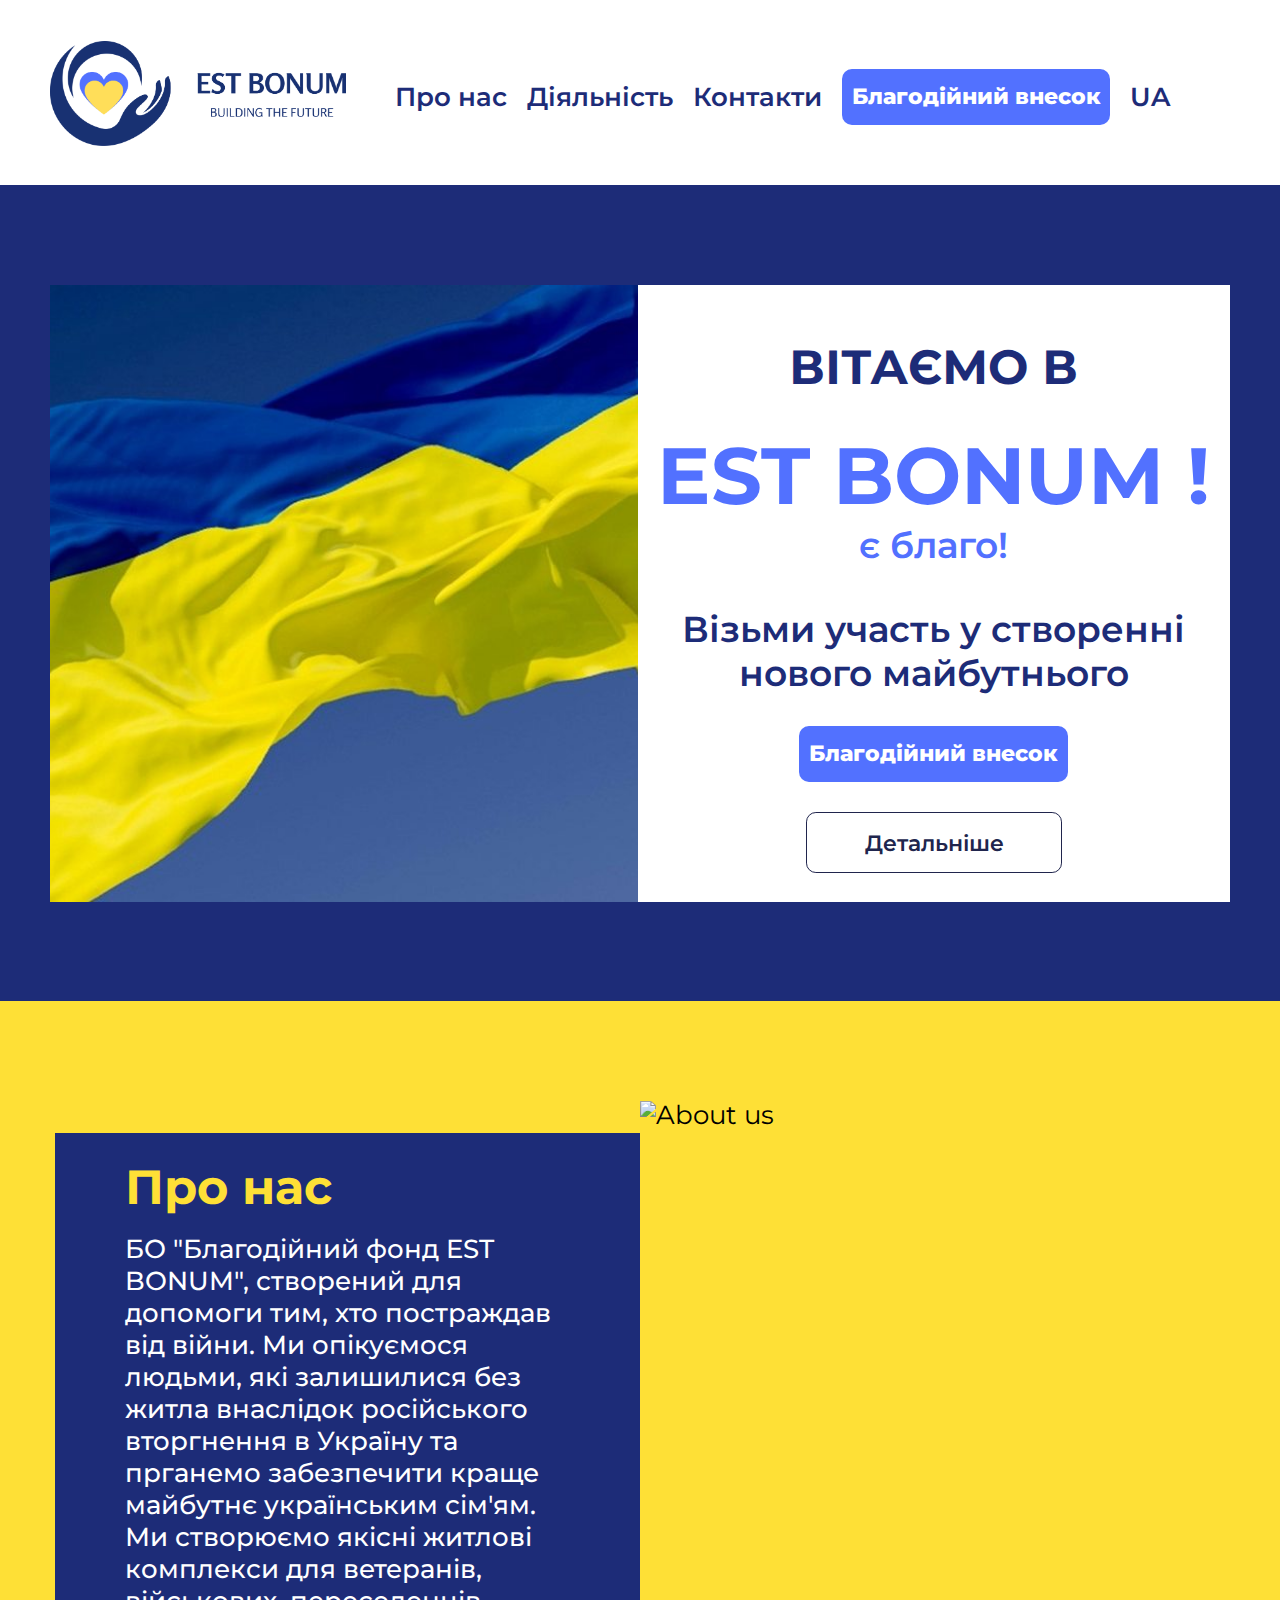
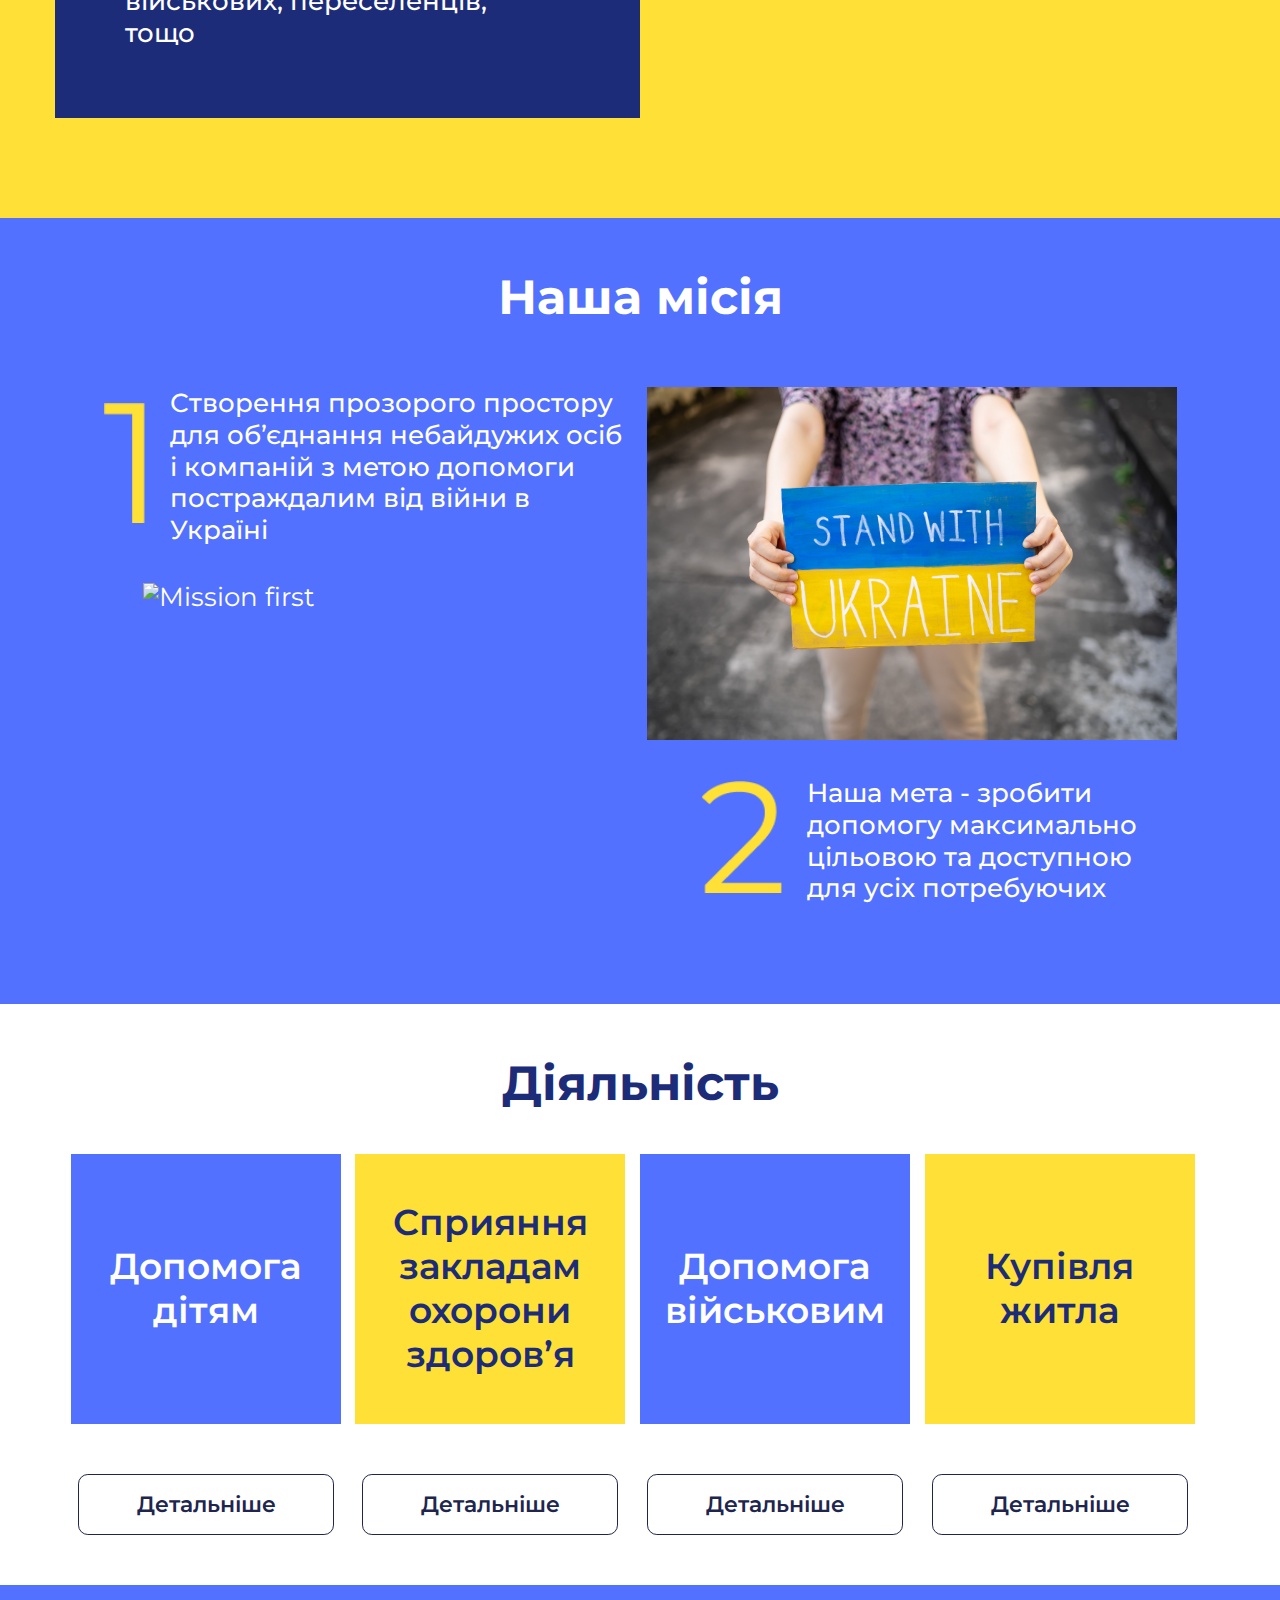
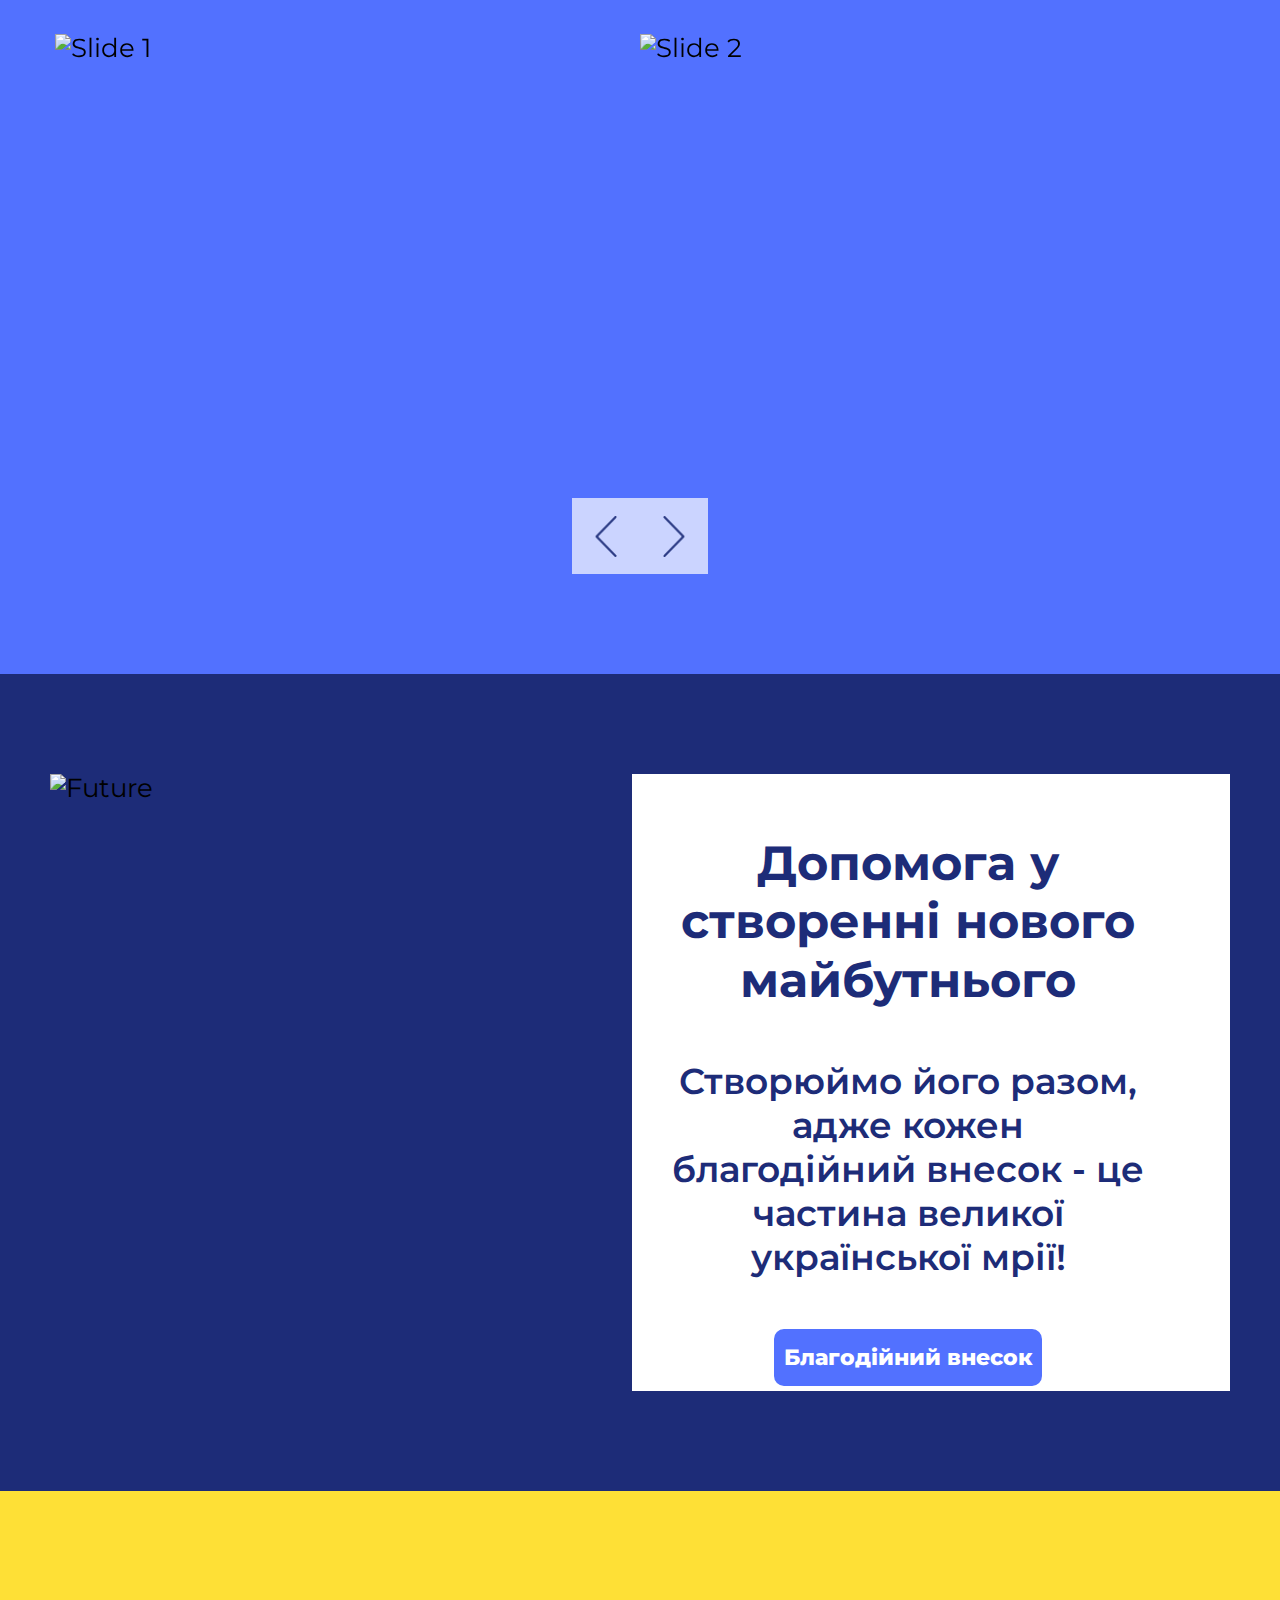
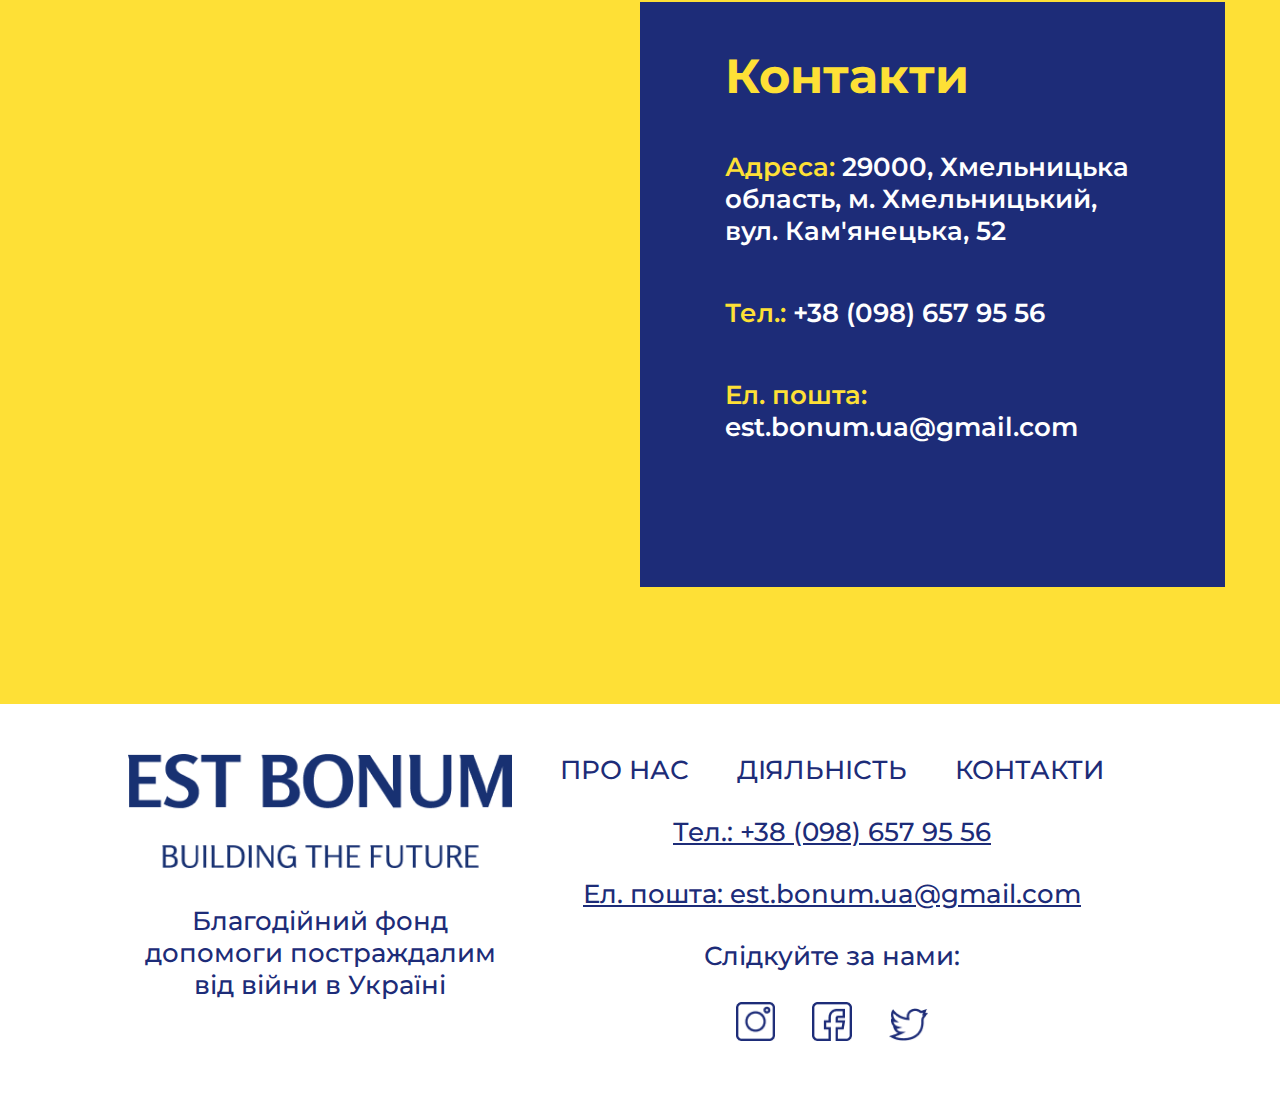
==== index.html @ d294cfe3 "donate" ====
<!DOCTYPE html>
<html lang="en">
  <head>
    <meta charset="UTF-8" />
    <meta http-equiv="X-UA-Compatible" content="IE=edge" />
    <link rel="shortcut icon" href="./img/logo/favicon.png" />
    <meta name="viewport" content="width=device-width, initial-scale=1.0" />
    <title>Est Bonum</title>
    <style>
      html {
        font-size: 26px;
      }
      @media (max-width: 1250px) {
        html {
          font-size: 20px;
        }
      }

      @media (max-width: 962px) {
        html {
          font-size: 15px;
        }
      }

      @media (max-width: 725px) {
        html {
          font-size: 12px;
        }
      }
      @media (max-width: 320px) {
        html {
          font-size: 10px;
        }
      }
    </style>
    <link
      rel="stylesheet"
      href="https://unpkg.com/swiper@8/swiper-bundle.min.css"
    />
    <link rel="stylesheet" href="/css/normalize.css" />

    <link rel="preconnect" href="https://fonts.googleapis.com" />
    <link rel="preconnect" href="https://fonts.gstatic.com" crossorigin />
    <link
      href="https://fonts.googleapis.com/css2?family=Montserrat:wght@500;600;700&display=swap"
      rel="stylesheet"
    />
    <link rel="stylesheet" href="/css/style.css" />
  </head>

  <body>
    <section class="menu-mobile-main hidden-menu__mobile">
      <a class="menu-link" href="#menu-mobile">
        <span></span>
      </a>
      <div class="menu-mobile font-m">
        <ul>
          <li><a href="#about_us">Про нас</a></li>
          <li><a href="#activity">Діяльність</a></li>
          <li><a href="#contacts">Контакти</a></li>
        </ul>
      </div>
    </section>
    <header>
      <div class="logo">
        <img src="./img/logo/logo.png" alt="logo" />
      </div>

      <menu class="menu">
        <div class="menu__item hidden-menu">
          <a href="#about_us">Про нас</a>
        </div>
        <div class="menu__item hidden-menu">
          <a href="#activity">Діяльність</a>
        </div>
        <div class="menu__item hidden-menu">
          <a href="#contacts">Контакти</a>
        </div>
        <div class="menu__item">
          <button class="button-primary donate-btn">Благодійний внесок</button>
        </div>
        <div class="menu__item menu__lang">
          <div class="change-lang">UA</div>

          <div class="language">
            <div class="lang__item lang-active">UA</div>
            <div class="lang__item"><a href="./en.html">EN</a></div>
          </div>
        </div>

        <div class="menu__item__empty"></div>
      </menu>
    </header>
    <main>
      <section class="main">
        <div class="main__img">
          <img src="./img/main.jpeg" alt="main" class="img" />
        </div>
        <div class="main__info">
          <div class="font-l">ВІТАЄМО В</div>
          <div class="main__title color-primery">EST BONUM !</div>
          <div class="font-m color-primery">є благо!</div>
          <div class="main__descr font-m">
            Візьми участь у створенні нового майбутнього
          </div>
          <div class="buttons">
            <button class="main-btn button-primary donate-btn">
              Благодійний внесок
            </button>

            <a href="#activity">
              <button class="button-secondary">Детальніше</button></a
            >
          </div>
        </div>
      </section>

      <section id="about_us" class="about-us">
        <div class="about-us__info">
          <div class="about-us__title font-l">Про нас</div>
          <div class="about-us__descr font-s">
            БО "Благодійний фонд EST BONUM", створений для допомоги тим, хто
            постраждав від війни. Ми опікуємося людьми, які залишилися без житла
            внаслідок російського вторгнення в Україну та прганемо забезпечити
            краще майбутнє українським сім'ям. Ми створюємо якісні житлові
            комплекси для ветеранів, військових, переселенців, тощо
          </div>
        </div>
        <div class="about-us__img">
          <img src="./img/about-us.jpeg" alt="About us" class="img" />
        </div>
      </section>

      <section class="our-mission">
        <div class="our-mission__title font-l">Наша місія</div>
        <div class="our-mission-container">
          <div class="our-mission__first">
            <div class="our-mission__info our-mission__info__first">
              <div class="num-img">
                <img src="./img/first.png" alt="First number" />
              </div>
              <div class="our-mission__text font-s text__first">
                Створення прозорого простору для об’єднання небайдужих осіб і
                компаній з метою допомоги постраждалим від війни в Україні
              </div>
            </div>
            <div class="our-mission__img our-mission__img__first">
              <img src="./img/mission-first.jpeg" alt="Mission first" />
            </div>
          </div>
          <div class="our-mission__second">
            <div class="our-mission__img">
              <img src="./img/mission-second.jpeg" alt="Mission second" />
            </div>
            <div class="our-mission__info our-mission__info__second">
              <div class="num-img">
                <img src="./img/second.png" alt="Second number" />
              </div>
              <div class="our-mission__text font-s text__second">
                Наша мета - зробити допомогу максимально цільовою та доступною
                для усіх потребуючих
              </div>
            </div>
          </div>
        </div>
      </section>

      <section id="activity" class="activity">
        <div class="activity__header font-l">Діяльність</div>
        <div class="activity-container">
          <div class="activity-item">
            <div class="activity-box font-m bg-blue">Допомога дітям</div>
            <button class="button-secondary read-more" data-number="1">
              Детальніше
            </button>
          </div>
          <div class="activity-item">
            <div class="activity-box font-m bg-yellow">
              Сприяння закладам охорони здоров’я
            </div>
            <button class="button-secondary read-more" data-number="2">
              Детальніше
            </button>
          </div>
          <div class="activity-item">
            <div class="activity-box font-m bg-blue">Допомога військовим</div>
            <button class="button-secondary read-more" data-number="3">
              Детальніше
            </button>
          </div>
          <div class="activity-item">
            <div class="activity-box font-m bg-yellow">Купівля житла</div>
            <button class="button-secondary read-more" data-number="4">
              Детальніше
            </button>
          </div>
        </div>
      </section>

      <section id="details">
        <div class="details tab-item__1">
          <div class="details__container">
            <div class="details__info">
              За підтримки Mercy Corp допомагаємо дітям, що постраждали
              внаслідок російсько-української війни. Надаємо кошти на різні
              потреби, передаємо одяг, дитяче харчування, памперси, тощо у міста
              Харків, Чернігів, Хмельницький та інші.
            </div>
            <button class="button-primary donate-btn">
              Благодійний внесок
            </button>
          </div>
          <div class="details__img">
            <img
              src="./img/childcare.jpeg"
              alt="Details childcare"
              class="img"
            />
          </div>
        </div>
        <div class="details tab-item__2">
          <div class="details__container">
            <div class="details__info">
              завдяки тісній співпраці надаємо медичне обладнання закладам, які
              допомагають біженцям, переселенцям, пораненим.
            </div>
            <button class="button-primary donate-btn">
              Благодійний внесок
            </button>
          </div>
          <div class="details__img">
            <img src="./img/med.jpeg" alt="Details medicine" class="img" />
          </div>
        </div>
        <div class="details tab-item__3">
          <div class="details__container">
            <div class="details__info">
              Aктивно залучаємо кошти на цільову допомогу українським
              військовим.
            </div>
            <button class="button-primary donate-btn">
              Благодійний внесок
            </button>
          </div>
          <div class="details__img">
            <img src="./img/military.jpeg" alt="Details army" class="img" />
          </div>
        </div>
        <div class="details tab-item__4">
          <div class="details__container">
            <div class="details__info">
              У ході відбудови проводимо пошук та збір коштів для фінансування
              будівництва чи купівлі готового житла особам, які залишись без
              дому внаслідок війни.
            </div>
            <button class="button-primary donate-btn">
              Благодійний внесок
            </button>
          </div>
          <div class="details__img">
            <img src="./img/house.jpeg" alt="Details housing" class="img" />
          </div>
        </div>
      </section>
      <section class="slider">
        <div class="swiper">
          <div class="swiper-wrapper">
            <div class="swiper-slide">
              <img src="./img/slider-1.jpeg" alt="Slide 1" class="img" />
            </div>
            <div class="swiper-slide">
              <img src="./img/slider-2.jpeg" alt="Slide 2" class="img" />
            </div>
          </div>
          <div class="swiper-prev-button swiper-arrow">
            <img src="./img/left-arrow.png" alt="Left arrow" />
          </div>
          <div class="swiper-next-button swiper-arrow">
            <img src="./img/right-arrow.png" alt="Right arrow" />
          </div>
        </div>
      </section>

      <section class="your-future">
        <div class="your-future__img">
          <img src="./img/future.jpeg" alt="Future" class="img" />
        </div>
        <div class="your-future__info">
          <div class="your-future__title font-l">
            Допомога у створенні нового майбутнього
          </div>
          <div class="your-future__descr font-m">
            Створюймо його разом, адже кожен благодійний внесок - це частина
            великої української мрії!
          </div>

          <button class="button-primary donate-btn">Благодійний внесок</button>
        </div>
      </section>

      <section id="contacts" class="contacts">
        <div class="contacts__map">
          <iframe
            src="https://www.google.com/maps/embed?pb=!1m14!1m8!1m3!1d10380.590375168871!2d26.978307!3d49.4250236!3m2!1i1024!2i768!4f13.1!3m3!1m2!1s0x0%3A0xbd07a23f3da082da!2sKam&#39;yanets%CA%B9ka%2052!5e0!3m2!1sru!2sua!4v1651146421475!5m2!1sru!2sua"
            width="100%"
            height="100%"
            style="border: 0"
            allowfullscreen=""
            loading="lazy"
            referrerpolicy="no-referrer-when-downgrade"
          ></iframe>
        </div>
        <div class="contacts__info">
          <div class="contacts__title font-l color-yellow">Контакти</div>
          <div class="contact__item">
            <span class="color-yellow">Адреса:</span> 29000, Хмельницька
            область, м. Хмельницький, вул. Кам'янецька, 52
          </div>
          <div class="contact__item">
            <span class="color-yellow">Тел.:</span>
            <a href="tel:+38(098)6579556">+38 (098) 657 95 56</a>
          </div>
          <div class="contact__item">
            <span class="color-yellow">Ел. пошта:</span>
            <a href="mailto:est.bonum.ua@gmail.com">est.bonum.ua@gmail.com</a>
          </div>
        </div>
      </section>
    </main>
    <footer class="footer">
      <div class="footer-descr">
        <div class="footer-log">
          <img src="./img/logo/footer-logo.png" alt="Footer logo" class="img" />
        </div>
        <div class="footer-text font-s">
          Благодійний фонд допомоги постраждалим від війни в Україні
        </div>
      </div>
      <div class="footer-contacts">
        <div class="footer-menu font-s">
          <div><a href="#about_us">ПРО НАС</a></div>
          <div><a href="#activity">ДІЯЛЬНІСТЬ</a></div>
          <div><a href="#contacts">КОНТАКТИ</a></div>
        </div>
        <div class="footer__item footer-link font-s">
          Тел.: <a href="tel:+38(098)6579556">+38 (098) 657 95 56</a>
        </div>
        <div class="footer__item footer-link font-s">
          Ел. пошта:
          <a href="mailto:est.bonum.ua@gmail.com">est.bonum.ua@gmail.com</a>
        </div>
        <div class="footer__item footer-text font-s">Слідкуйте за нами:</div>
        <div class="footer-socials">
          <a href="https://www.instagram.com/estbonumua/" target="_blank"
            ><img src="./img/socials/instagram.png" alt="Instagram"
          /></a>
          <a
            href="https://www.facebook.com/EST-BONUM-101201862592298"
            target="_blank"
            ><img src="./img/socials/facebook.png" alt="Facebook"
          /></a>

          <a href="https://twitter.com/EstBonum" target="_blank">
            <img src="./img/socials/twitter.png" alt="Twitter"
          /></a>
        </div>
      </div>
    </footer>
    <div class="overlay">
      <div class="popup">
        <div class="popup-close">
          <div class="popup-close__first"></div>
          <div class="popup-close__second"></div>
        </div>
        <div class="popup-title">Зробити внесок</div>
        <div class="popup-descr">візьміть участь у створенні майбутнього</div>
        <div class="popup-buttons">
          <button class="main-btn button-primary">Зробити внесок</button>
          <div id="donate-button-container">
            <form
              action="https://www.paypal.com/donate"
              method="post"
              target="_top"
            >
              <input
                type="hidden"
                name="hosted_button_id"
                value="NZF7QSBQ93ND4"
              />
              <button id="donate-button" type="submit" class="button-secondary">
                PayPal
              </button>
            </form>
          </div>
        </div>

        <div class="popup-details font-m">Реквізити:</div>
        <div class="popup-requisite">
          БО “БФ “ЕСТ БОНУМ”, код ЄДРПОУ 44693493 <br />
          Банк: АТ КБ “Приват Банк”, Хмельницька філія <br />
          МФО: 305299
        </div>
        <div class="popup-requisite">
          Рахунок гривня <br />
          IBAN: UA223154050000026002052342965
        </div>
        <div class="popup-requisite">
          Рахунок долар США <br />
          IBAN: UA533154050000026005052355785
        </div>
        <div class="popup-requisite">
          Рахунок Євро <br />
          IBAN: UA913154050000026009052341676
        </div>
      </div>
    </div>
    <script src="https://unpkg.com/swiper@8/swiper-bundle.min.js"></script>
    <script src="./js/script.js"></script>
  </body>
</html>
---- css/style.css ----
html,
body {
  padding: 0;
  margin: 0;
  color: var(--black);
  background-color: var(--white);
  font-family: "Montserrat", sans-serif;
  scroll-behavior: smooth;
}

* {
  box-sizing: border-box;
}

:root {
  --navy: #0b1736;
  --white: #ffffff;
  --blue-dark: #1d2c78;
  --gray: #c4c4c4;
  --gray-dark: #686b87;
  --primary: #5271ff;
  --yellow: #fee036;
}

a,
a:hover,
a:focus,
a:active {
  text-decoration: none;
  color: inherit;
}

.font-l {
  font-weight: 700;
  font-size: 1.84rem;
  line-height: 2.26rem;
}

.font-m {
  font-weight: 600;
  font-size: 1.38rem;
  line-height: 1.69rem;
}

.font-s {
  font-weight: 500;
  font-size: 1rem;
  line-height: 1.23rem;
}

.button-primary {
  color: var(--white);
  background-color: var(--primary);
  padding: 0.57rem 0.38rem;
  font-weight: 800;
  font-size: 0.84rem;
  line-height: 1.03rem;
  border-radius: 0.38rem;
  transition: all 0.2s;
  border: none;
  cursor: pointer;
}

.button-primary:hover {
  box-shadow: -5px 5px 2px 1px var(--blue-dark);
  transition: all 0.2s;
}

.button-primary:focus {
  color: var(--yellow);
}

.button-primary:disabled {
  color: var(--white);
  background-color: rgba(82, 113, 255, 0.3);
}

.button-secondary {
  padding: 0.57rem 2.19rem 0.53rem 2.23rem;
  font-weight: 600;
  font-size: 0.84rem;
  line-height: 1.03rem;
  color: #20254d;
  border: 1px solid #20254d;
  border-radius: 0.38rem;
  background-color: var(--white);
  transition: all 0.2s;
  cursor: pointer;
  height: 2.35rem;
}

.button-secondary:hover {
  border: 0.11rem solid #20254d;
  transition: all 0.2s;
}

.button-secondary:focus {
  color: var(--white);
  background-color: #20254d;
}

.button-secondary:disabled {
  color: #bcbeca;
  border: 1px solid #bcbeca;
  background-color: var(--white);
}

.button-en {
  padding: 0.57rem 3.53rem;
}

.menu-mobile-main .menu-link {
  display: block;
  height: 5rem;
  width: 5rem;
  background-color: #fff;
  border-radius: 50%;
  z-index: 4;
  position: fixed;
  top: 1.3rem;
  right: 1.3rem;
}
.menu-mobile-main .menu-link span,
.menu-mobile-main .menu-link span:before,
.menu-mobile-main .menu-link span:after {
  display: block;
  height: 2px;
  width: 18px;
  position: absolute;
  right: 50%;
  margin-right: -9px;
  top: 50%;
  margin-top: -1px;
  background-color: #333;
}
.menu-mobile-main .menu-link span:before {
  content: "";
  margin-top: -6px;
  transition: all 0.2s;
}
.menu-mobile-main .menu-link span:after {
  content: "";
  margin-top: 4px;
  transition: all 0.2s;
}
.menu-mobile-main .menu-link_active span {
  background-color: transparent;
}
.menu-mobile-main .menu-link_active span:before {
  transform: rotate(135deg);
  margin-top: 0;
}
.menu-mobile-main .menu-link_active span:after {
  transform: rotate(-135deg);
  margin-top: 0;
}

.menu-mobile-main .menu-mobile {
  z-index: 3;
  opacity: 0.95;
  background: linear-gradient(blue, var(--yellow));
  position: fixed;
  width: 100vw;
  height: 100vh;
  display: flex;
  justify-content: center;
  align-items: center;
  transition: all 0.5s;
  right: -100vw;
}
.menu-mobile-main .menu-mobile_active {
  right: 0;
}
.menu-mobile-main .menu-mobile ul {
  list-style: none;
  padding: 0;
  text-align: center;
}
.menu-mobile-main .menu-mobile ul li {
  width: 100vw;
}
.menu-mobile-main .menu-mobile ul a {
  color: var(--white);
  line-height: 4;
  transition: all 0.2s;
  display: block;
  width: 100%;
}
.menu-mobile-main .menu-mobile ul a:hover {
  text-decoration: none;
  background-color: rgba(82, 113, 255, 0.3);
}

header {
  width: 100%;
  display: flex;
  justify-content: space-between;
  padding: 1.26rem 1.92rem 0.92rem 1.92rem;
  align-items: center;
  background-color: var(--white);
  z-index: 2;
}

.logo {
  width: 30%;
}

.logo img {
  width: 100%;
}

.logo-mobile {
  width: 20%;
}

.menu {
  display: flex;
  align-items: center;
  justify-content: flex-end;
}

.menu__item {
  margin: 0.38rem;
  cursor: pointer;
  font-weight: 600;
  font-size: 1rem;
  line-height: 1.23rem;
  white-space: nowrap;
  color: var(--blue-dark);
}

.main,
.your-future {
  padding: 3.84rem 1.92rem;
  background-color: var(--blue-dark);
  display: flex;
  width: 100%;
  align-items: center;
  justify-content: center;
}

.main__info {
  color: var(--blue-dark);
  text-align: center;
  background-color: var(--white);
  padding: 2.07rem 0.76rem 2.11rem 0.76rem;
  height: 23.73rem;
  width: 25.76rem;
}

.main__info-en {
  padding: 2.07rem 0.9rem 2.11rem 0.9rem;
}

.main__title {
  font-weight: 700;
  font-size: 3.07rem;
  line-height: 3.73rem;
  margin-top: 1.15rem;
  white-space: nowrap;
}

.main__descr {
  margin-bottom: 1.15rem;
  margin-top: 0.61rem;
}

.main__descr {
  margin-top: 1.53rem;
}

.main__img,
.your-future__img {
  height: 23.73rem;
  width: 25.76rem;
}

.img {
  width: 100%;
  object-fit: cover;
  height: 100%;
}

.main-btn {
  display: block;
  margin: auto;
  margin-bottom: 1.15rem;
}

.menu__lang {
  position: relative;
}

.language {
  position: absolute;
  padding: 0.46rem 0.15rem;
  font-weight: 600;
  font-size: 1rem;
  line-height: 1.23rem;
  color: rgba(255, 255, 255, 0.6);
  background-color: var(--primary);
  border-radius: 0.38rem;
  display: none;
  top: -0.34rem;
  left: -0.11rem;
}

.lang__item:hover {
  color: var(--white);
  transition: all 0.2s;
}

.lang-active {
  cursor: pointer;
}

.color-primery {
  color: var(--primary);
}

.about-us {
  background-color: var(--yellow);
  display: flex;
  align-items: center;
  justify-content: center;
  padding: 3.84rem 1.92rem;
}

.about-us__info {
  background-color: var(--blue-dark);
  width: 22.5rem;
  height: 22.5rem;
  padding: 0.96rem 3.26rem 2.65rem 2.69rem;
  margin-top: 1.23rem;
}

.about-us__title {
  color: var(--yellow);
  margin-bottom: 0.61rem;
}

.about-us__descr {
  color: var(--white);
}

.about-us__img {
  width: 22.5rem;
  height: 22.5rem;
  margin-bottom: 1.23rem;
}

.bg-blue {
  background: var(--primary);
  color: var(--white);
}

.bg-yellow {
  background: var(--yellow);
  color: var(--blue-dark);
}

.our-mission {
  padding-top: 1.92rem;
  padding-bottom: 3.84rem;
  background-color: var(--primary);
  color: var(--white);
}

.our-mission__title {
  text-align: center;
  margin-bottom: 2.3rem;
}

.our-mission-container {
  display: flex;
  justify-content: center;
  align-items: flex-start;
  margin: auto;
  width: 65%;
}

.our-mission__info {
  display: flex;
  justify-content: center;
  align-items: center;
}

.our-mission__info__first {
  margin-bottom: 1.42rem;
  padding-right: 0.76rem;
}

.text__first {
  width: 17.57rem;
}

.text__second {
  width: 14.15rem;
}

.our-mission__info__second {
  margin-top: 1.15rem;
  padding-left: 2.03rem;
}

.num-img {
  margin-right: 0.96rem;
}

.our-mission__info__second img {
  width: 3.15rem;
}

.our-mission__info__first img {
  width: 1.6rem;
}

.our-mission__img {
  width: 20.38rem;
}

.our-mission__img img {
  width: 100%;
}

.our-mission__img__first {
  position: relative;
  right: -1.53rem;
}

.activity {
  padding-top: 1.92rem;
  padding-bottom: 1.92rem;
}

.activity-container {
  display: flex;
  justify-content: center;
  align-items: center;
  flex-wrap: wrap;
}

.activity-item {
  text-align: center;
  margin-right: 0.57rem;
  display: flex;
  justify-content: center;
  flex-direction: column;
  align-items: center;
}

.activity-box {
  width: 10.38rem;
  height: 10.38rem;
  display: flex;
  justify-content: center;
  align-items: center;
  text-align: center;
  margin-bottom: 1.92rem;
}

.activity__header {
  color: var(--blue-dark);
  text-align: center;
  margin-bottom: 1.57rem;
}

.details {
  background-color: var(--yellow);
  display: none;
  justify-content: center;
  align-items: center;
  padding-top: 1.84rem;
  padding-bottom: 3.92rem;
}

.details__container {
  text-align: center;
}

.details__info {
  padding: 0.69rem 1.65rem;
  display: flex;
  justify-content: center;
  align-items: center;
  background-color: var(--blue-dark);
  margin-bottom: 2rem;
  width: 22.5rem;
  height: 22.5rem;
  color: var(--white);
}

.details__img {
  width: 22.5rem;
  height: 22.5rem;
}

.your-future__info {
  color: var(--blue-dark);
  text-align: center;
  background-color: var(--white);
  padding: 2.3rem 3.19rem 0 1.42rem;
  height: 23.73rem;
  width: 25.76rem;
}

.your-future__title {
  margin-bottom: 1.92rem;
}

.your-future__descr {
  margin-bottom: 1.92rem;
}

.contacts {
  display: flex;
  justify-content: center;
  align-items: center;
  padding-top: 3.84rem;
  padding-bottom: 4.03rem;
  background-color: var(--yellow);
}

.contacts__map {
  margin-bottom: 0.92rem;
  width: 22.5rem;
  height: 22.5rem;
}

.contacts__info {
  background-color: var(--blue-dark);
  padding: 1.73rem 2.69rem 0 3.26rem;
  width: 22.5rem;
  height: 22.5rem;
}

.contacts__title {
  margin-bottom: 1.73rem;
}

.contact__item {
  color: var(--white);
  font-weight: 600;
  font-size: 1rem;
  line-height: 1.23rem;
  margin-bottom: 1.92rem;
}

.color-yellow {
  color: var(--yellow);
}

.footer {
  display: flex;
  justify-content: center;
  align-items: flex-start;
  color: var(--blue-dark);
  width: 100%;
  padding-top: 1.92rem;
  padding-bottom: 2.11rem;
}

.footer-descr {
  width: 30%;
  text-align: center;
}

.footer-log {
  margin-bottom: 1.15rem;
}

.footer-log img {
  width: 100%;
}

.footer-menu {
  display: flex;
  justify-content: space-evenly;
  align-items: center;
  margin-bottom: 1.15rem;
}

.footer-contacts {
  width: 50%;
  text-align: center;
}

.footer__item {
  margin-bottom: 1.15rem;
}

.footer-link {
  text-decoration: underline;
}

.footer-link a {
  color: var(--blue-dark);
}

.footer-socials a {
  margin: 0.57rem;
}

.footer-socials img {
  width: 1.53rem;
}

.slider {
  padding-top: 1.92rem;
  padding-bottom: 3.84rem;
  background-color: var(--primary);
}

.swiper {
  height: 20.76rem;
  width: 45rem;
}

.swiper-slide {
  width: 22.5rem;
  height: 20.76rem;
}

.swiper-arrow {
  width: 2.61rem;
  height: 2.92rem;
  position: absolute;
  z-index: 10;
  background: rgba(255, 255, 255, 0.7);
  display: flex;
  justify-content: center;
  align-items: center;
  cursor: pointer;
}

.swiper-prev-button {
  bottom: 0%;
  right: 50%;
}

.swiper-arrow img {
  width: 33%;
}

.swiper-next-button {
  bottom: 0%;
  left: 50%;
}

.menu__item__empty {
  width: 50px;
}

.tab-active {
  display: flex;
}
.overlay {
  position: fixed;
  display: none;
  top: 0;
  width: 100%;
  height: 100%;
  background-color: rgba(0, 0, 0, 0.5);
  z-index: 5;
}

.popup-close {
  position: absolute;
  top: 1.15rem;
  right: 1.15rem;
  cursor: pointer;
  width: 1rem;
  height: 1rem;
}
.popup-close__first {
  height: 1.15rem;
  border-left: 2px solid #20254d;
  position: absolute;
  transform: rotate(45deg);
  left: 28%;
}

.popup-close__second {
  height: 1.15rem;
  border-left: 2px solid #20254d;
  position: absolute;
  transform: rotate(-45deg);
  left: 28%;
}

.popup {
  padding: 5rem 3.84rem 2.3rem 3.84rem;
  font-weight: 400;
  font-size: 1rem;
  line-height: 1.23rem;
  color: #20254d;
  width: 37.3rem;
  margin: auto;
  background-color: var(--white);
  position: absolute;
  top: 50%;
  left: 50%;
  transform: translate(-50%, -50%);
}

.popup-title {
  font-weight: 400;
  font-size: 1.53rem;
  line-height: 1.88rem;
}

.popup-buttons {
  display: flex;
  justify-content: center;
}

.popup-buttons .main-btn {
  margin: unset;
  margin-right: 1.15rem;
}

.popup-descr,
.popup-title,
.popup-buttons {
  margin-bottom: 1.92rem;
  text-align: center;
}

.popup-requisite,
.popup-details {
  margin-bottom: 0.96rem;
}

@media (min-width: 3000px) {
  .logo {
    width: 13%;
  }
  .footer-log img {
    width: 50%;
  }
}

@media (max-width: 768px) {
  .hidden-menu {
    display: none;
  }
  .menu-mobile-main {
    display: block;
    position: absolute;
  }

  header {
    justify-content: flex-start;
    position: fixed;
  }

  .menu {
    margin-left: 0.76rem;
    padding-inline-start: 0px;
  }

  .main {
    padding-top: 12.38rem;
  }
}

@media (min-width: 769px) {
  .hidden-menu__mobile {
    display: none;
  }
}

@media (max-width: 600px) {
  .main,
  .about-us,
  .your-future,
  .contacts,
  .details {
    flex-direction: column;
  }
  .activity-item {
    width: 36%;
    margin-bottom: 10px;
  }
  .swiper {
    width: 73%;
  }

  .our-mission-container {
    align-items: center;
    flex-direction: column;
  }

  .our-mission__first {
    display: flex;
    flex-direction: column;
    justify-content: center;
    align-items: center;
  }
  .our-mission__second {
    display: flex;
    flex-direction: column;
    justify-content: center;
    align-items: center;
  }

  .our-mission__img__first {
    right: auto;
  }

  .about-us__info {
    margin-top: 0;
  }
  .about-us__img {
    margin-bottom: 0;
  }

  .contacts__map {
    margin-bottom: 0;
  }

  .details__container {
    margin-bottom: 10px;
  }

  .footer-descr {
    width: 37%;
  }

  .footer-contacts {
    width: 55%;
  }
}

@media (max-width: 440px) {
  header {
    padding: 1.26rem 6rem 0.92rem 0.8rem;
  }
  .menu {
    justify-content: flex-start;
    width: 60%;
  }

  .logo {
    width: 39%;
  }

  .menu-mobile-main .menu-link {
    width: 4rem;
    height: 4rem;
    top: 1.6rem;
  }

  .footer {
    flex-direction: column;
    align-items: center;
  }

  .footer-descr {
    width: 50%;
  }

  .footer-descr {
    margin-bottom: 15px;
  }

  .footer-menu {
    flex-direction: column;
  }

  .footer-menu div {
    margin: 5px;
  }

  .popup {
    width: 100%;
  }
}
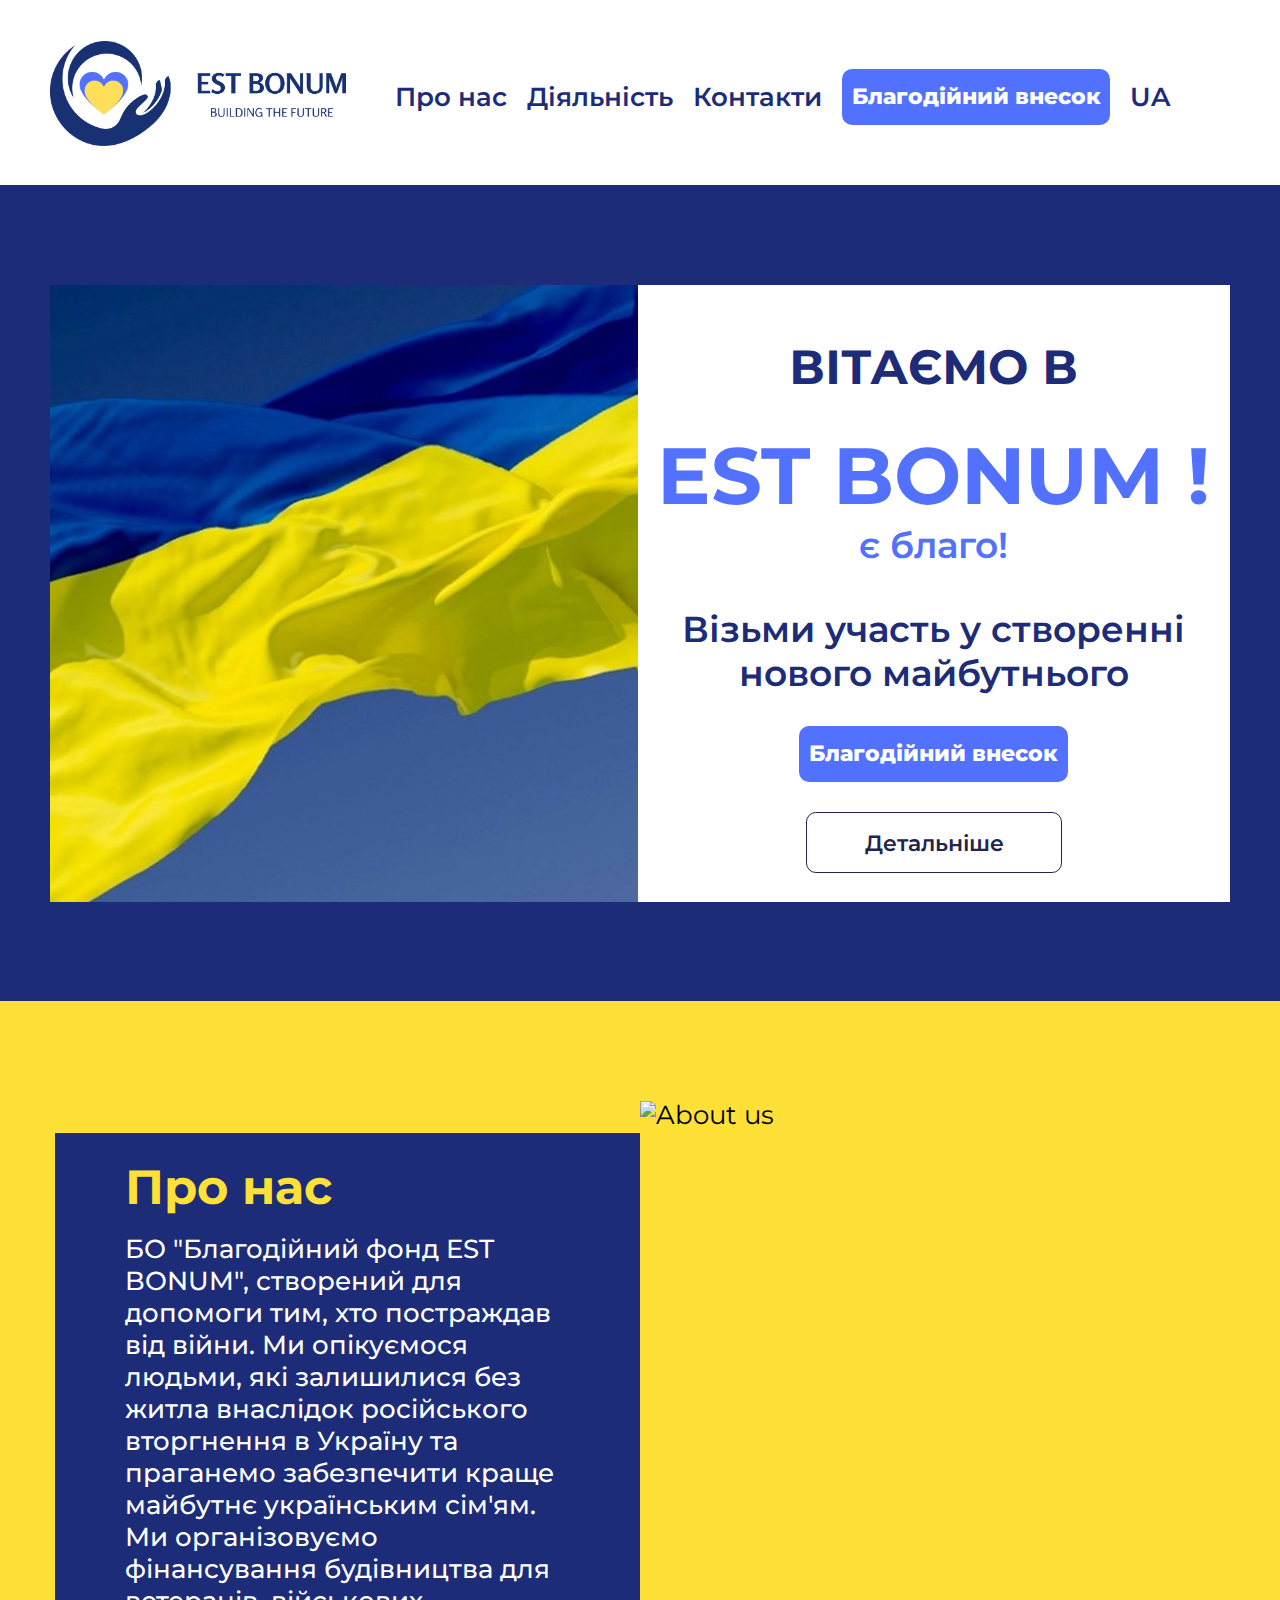
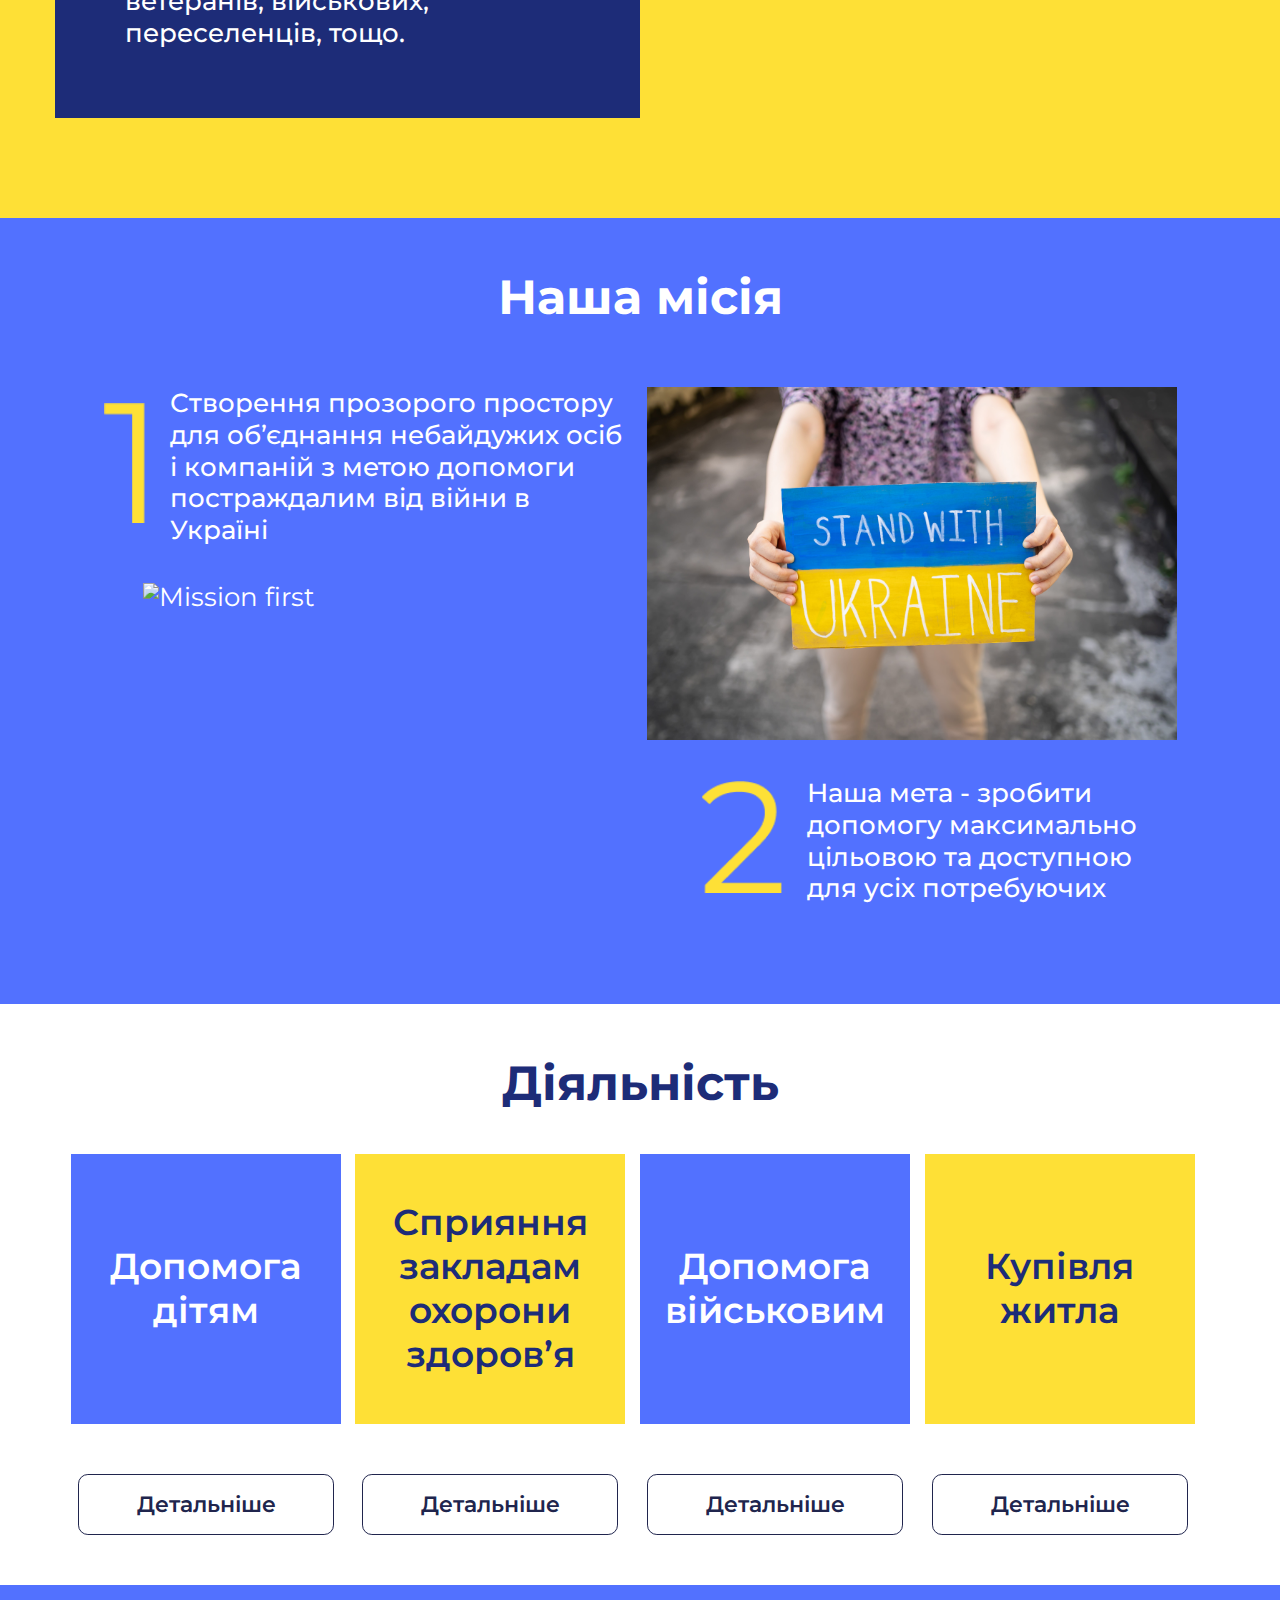
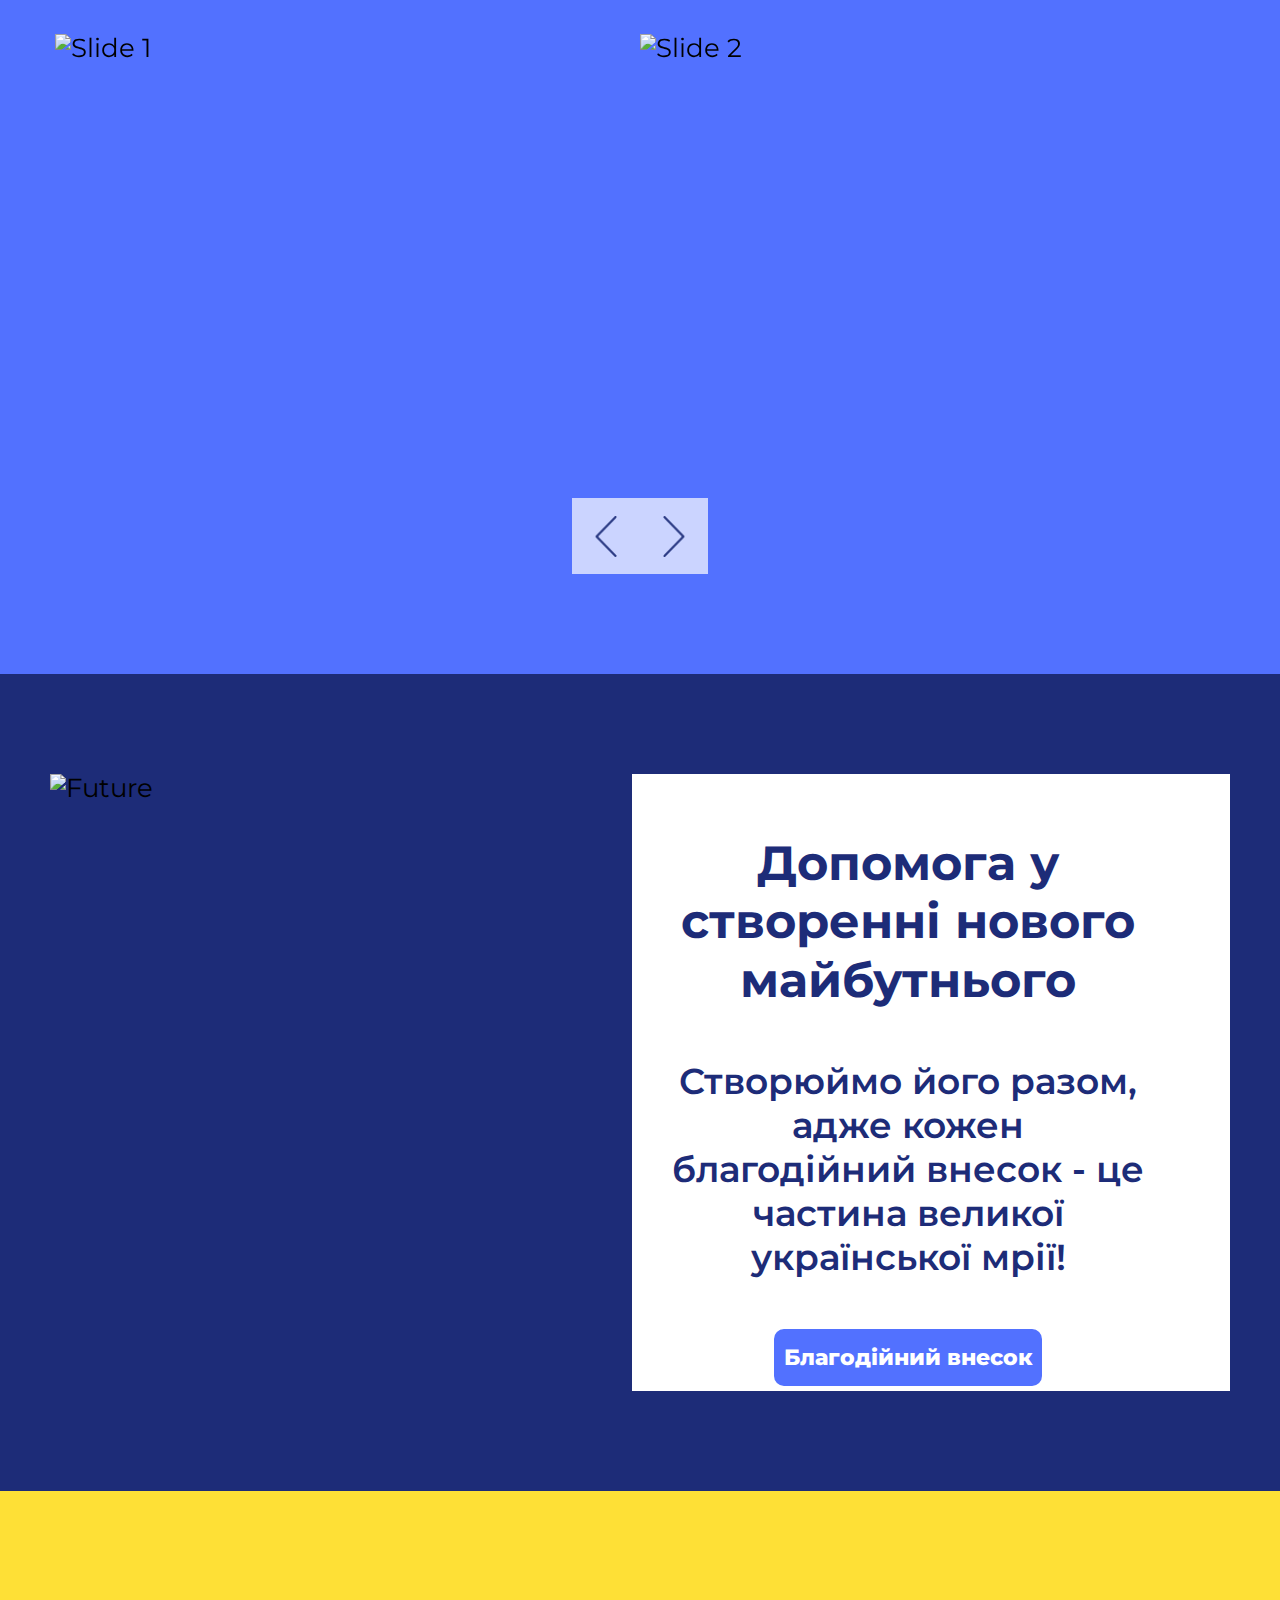
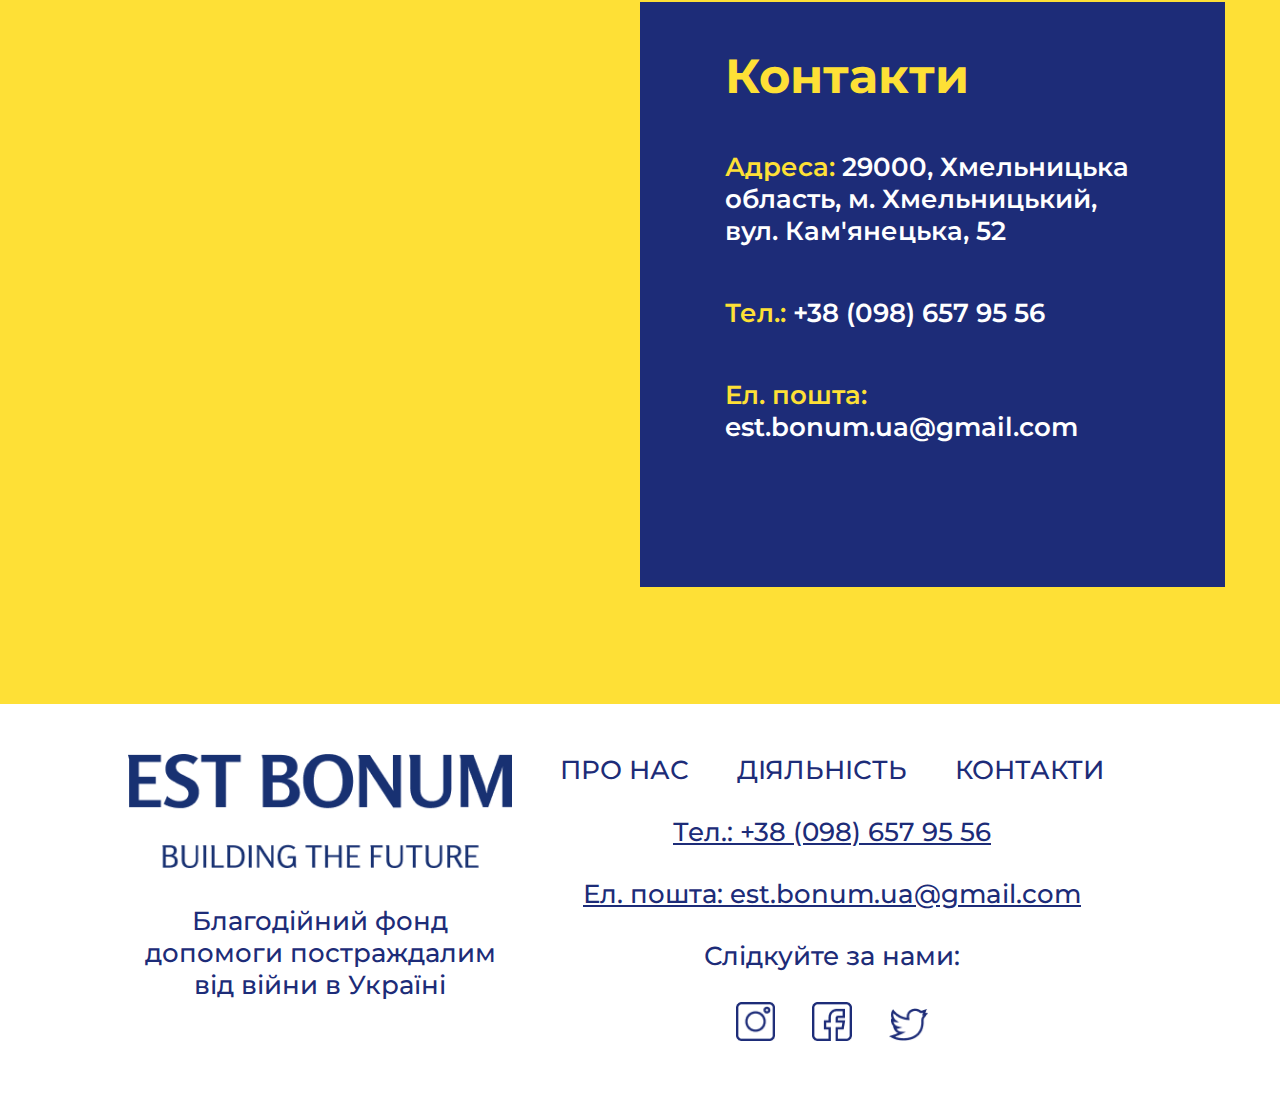
==== commit a451f60a: "scroll" ====
--- a/index.html
+++ b/index.html
@@ -121,9 +121,9 @@
           <div class="about-us__descr font-s">
             БО "Благодійний фонд EST BONUM", створений для допомоги тим, хто
             постраждав від війни. Ми опікуємося людьми, які залишилися без житла
-            внаслідок російського вторгнення в Україну та прганемо забезпечити
-            краще майбутнє українським сім'ям. Ми створюємо якісні житлові
-            комплекси для ветеранів, військових, переселенців, тощо
+            внаслідок російського вторгнення в Україну та праганемо забезпечити
+            краще майбутнє українським сім'ям. Ми організовуємо фінансування
+            будівництва для ветеранів, військових, переселенців, тощо.
           </div>
         </div>
         <div class="about-us__img">
@@ -201,10 +201,10 @@
         <div class="details tab-item__1">
           <div class="details__container">
             <div class="details__info">
-              За підтримки Mercy Corp допомагаємо дітям, що постраждали
+              За підтримки Mercy Corps допомагаємо дітям, що постраждали
               внаслідок російсько-української війни. Надаємо кошти на різні
-              потреби, передаємо одяг, дитяче харчування, памперси, тощо у міста
-              Харків, Чернігів, Хмельницький та інші.
+              потреби, передаємо одяг, дитяче харчування, памперси, тощо у
+              міста, які постраждали від війни.
             </div>
             <button class="button-primary donate-btn">
               Благодійний внесок
@@ -221,7 +221,7 @@
         <div class="details tab-item__2">
           <div class="details__container">
             <div class="details__info">
-              завдяки тісній співпраці надаємо медичне обладнання закладам, які
+              Завдяки тісній співпраці надаємо медичне обладнання закладам, які
               допомагають біженцям, переселенцям, пораненим.
             </div>
             <button class="button-primary donate-btn">
@@ -376,6 +376,7 @@
         <div class="popup-descr">візьміть участь у створенні майбутнього</div>
         <div class="popup-buttons">
           <button class="main-btn button-primary">Зробити внесок</button>
+
           <div id="donate-button-container">
             <form
               action="https://www.paypal.com/donate"
@@ -385,7 +386,7 @@
               <input
                 type="hidden"
                 name="hosted_button_id"
-                value="NZF7QSBQ93ND4"
+                value="KXJW539JYTZKC"
               />
               <button id="donate-button" type="submit" class="button-secondary">
                 PayPal
--- a/css/style.css
+++ b/css/style.css
@@ -701,6 +701,9 @@
   top: 50%;
   left: 50%;
   transform: translate(-50%, -50%);
+  overflow-y: scroll;
+  -webkit-overflow-scrolling: touch;
+  height: inherit;
 }
 
 .popup-title {
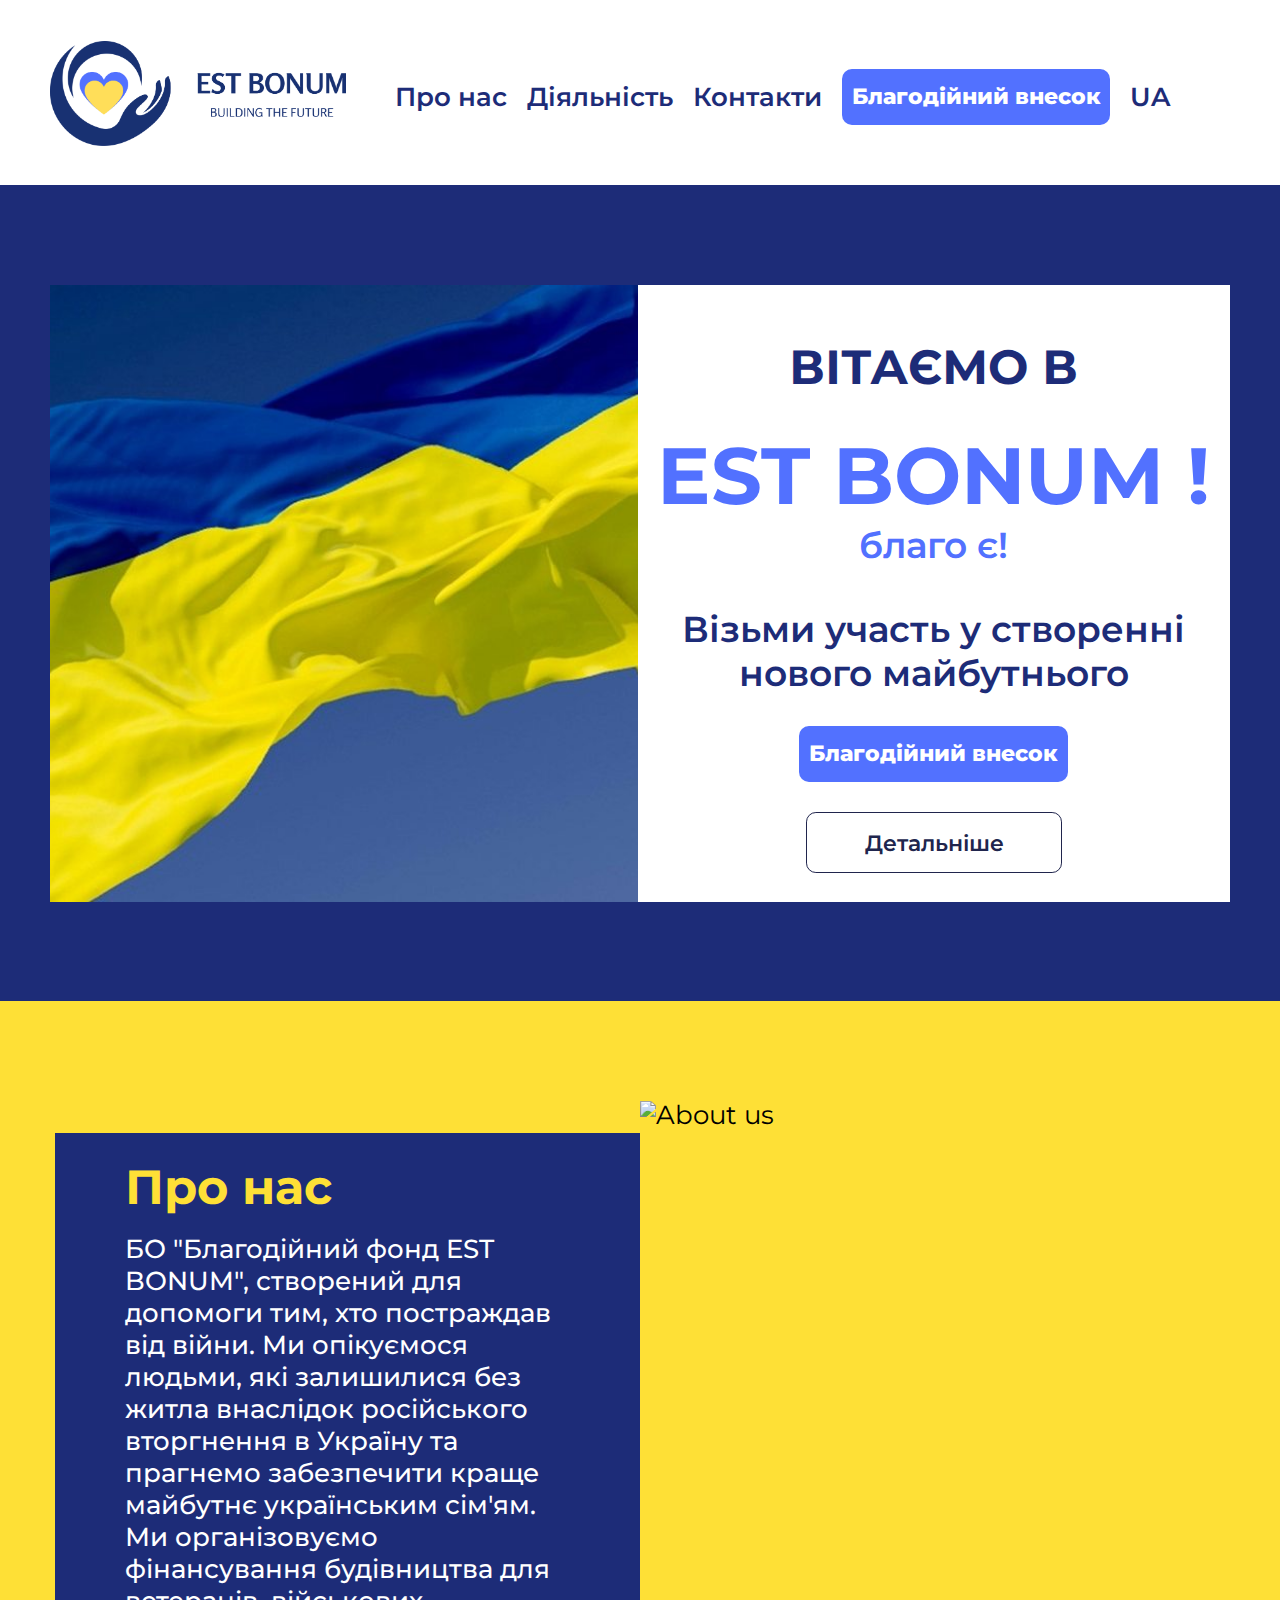
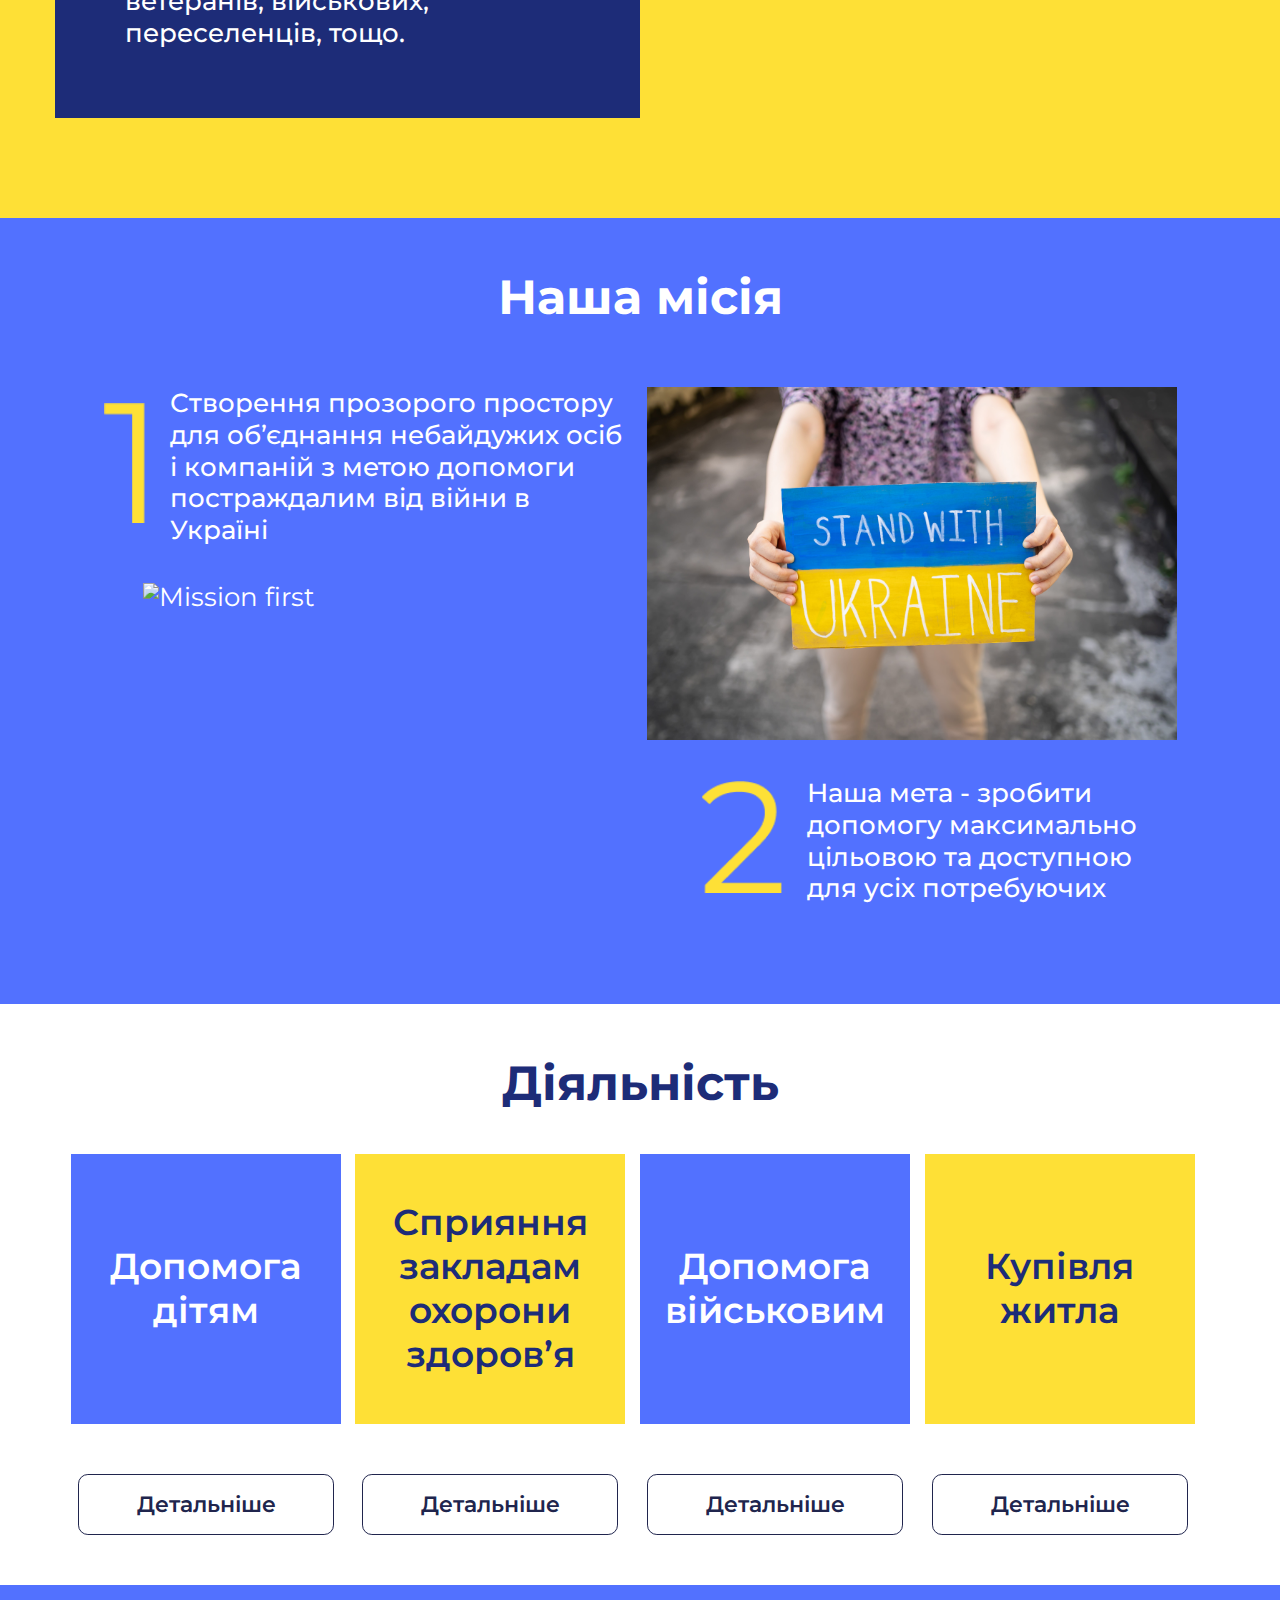
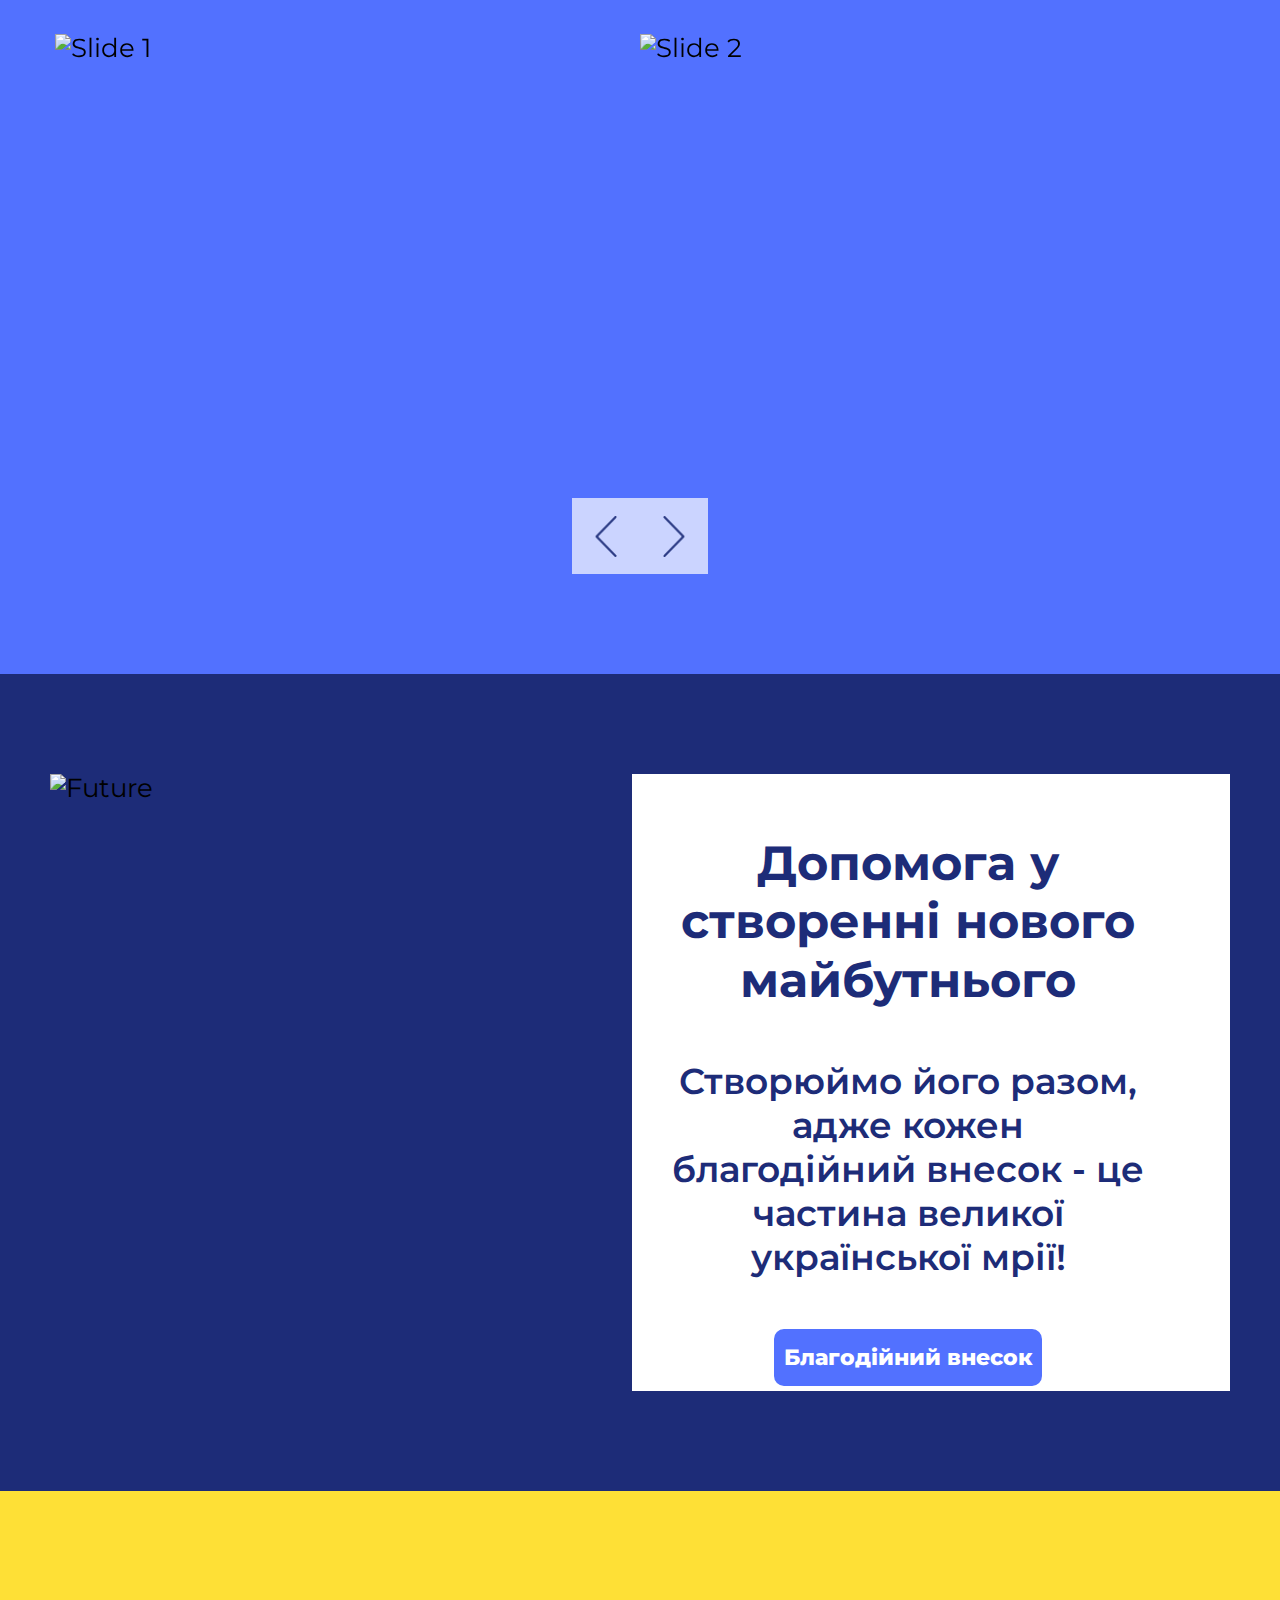
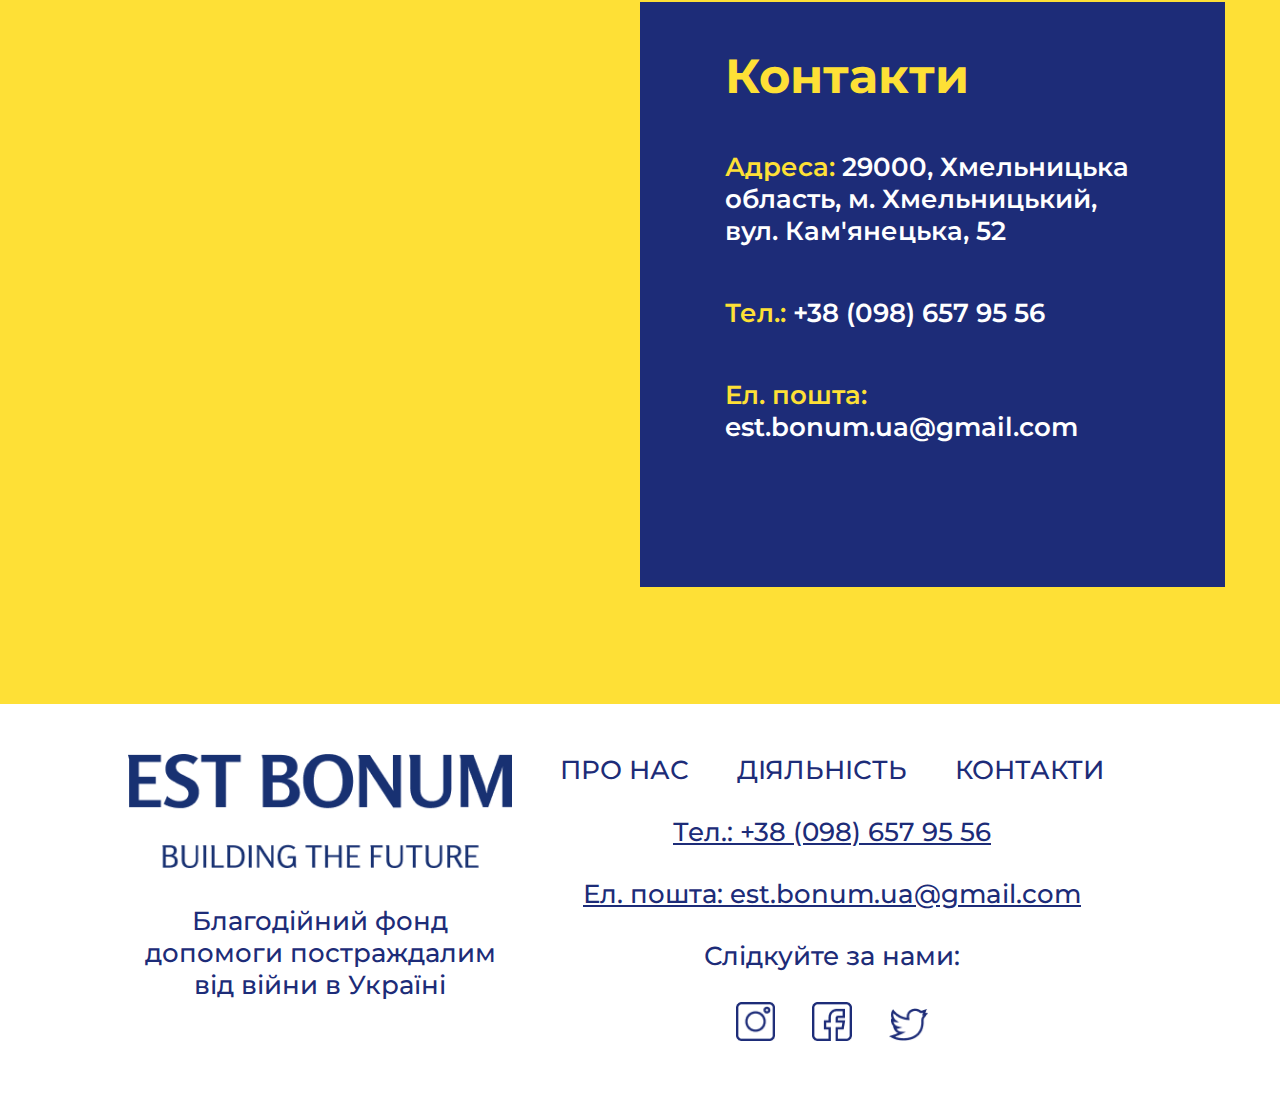
==== commit fe4eff7f: "text" ====
--- a/index.html
+++ b/index.html
@@ -99,7 +99,7 @@
         <div class="main__info">
           <div class="font-l">ВІТАЄМО В</div>
           <div class="main__title color-primery">EST BONUM !</div>
-          <div class="font-m color-primery">є благо!</div>
+          <div class="font-m color-primery">благо є!</div>
           <div class="main__descr font-m">
             Візьми участь у створенні нового майбутнього
           </div>
@@ -121,7 +121,7 @@
           <div class="about-us__descr font-s">
             БО "Благодійний фонд EST BONUM", створений для допомоги тим, хто
             постраждав від війни. Ми опікуємося людьми, які залишилися без житла
-            внаслідок російського вторгнення в Україну та праганемо забезпечити
+            внаслідок російського вторгнення в Україну та прагнемо забезпечити
             краще майбутнє українським сім'ям. Ми організовуємо фінансування
             будівництва для ветеранів, військових, переселенців, тощо.
           </div>
@@ -249,9 +249,8 @@
         <div class="details tab-item__4">
           <div class="details__container">
             <div class="details__info">
-              У ході відбудови проводимо пошук та збір коштів для фінансування
-              будівництва чи купівлі готового житла особам, які залишись без
-              дому внаслідок війни.
+              У ході відбудови ми організовуємо фінансування будівництва житла
+              особам, які залишились без дому внаслідок війни.
             </div>
             <button class="button-primary donate-btn">
               Благодійний внесок
@@ -386,7 +385,7 @@
               <input
                 type="hidden"
                 name="hosted_button_id"
-                value="KXJW539JYTZKC"
+                value="6F392J37KR8TS"
               />
               <button id="donate-button" type="submit" class="button-secondary">
                 PayPal
